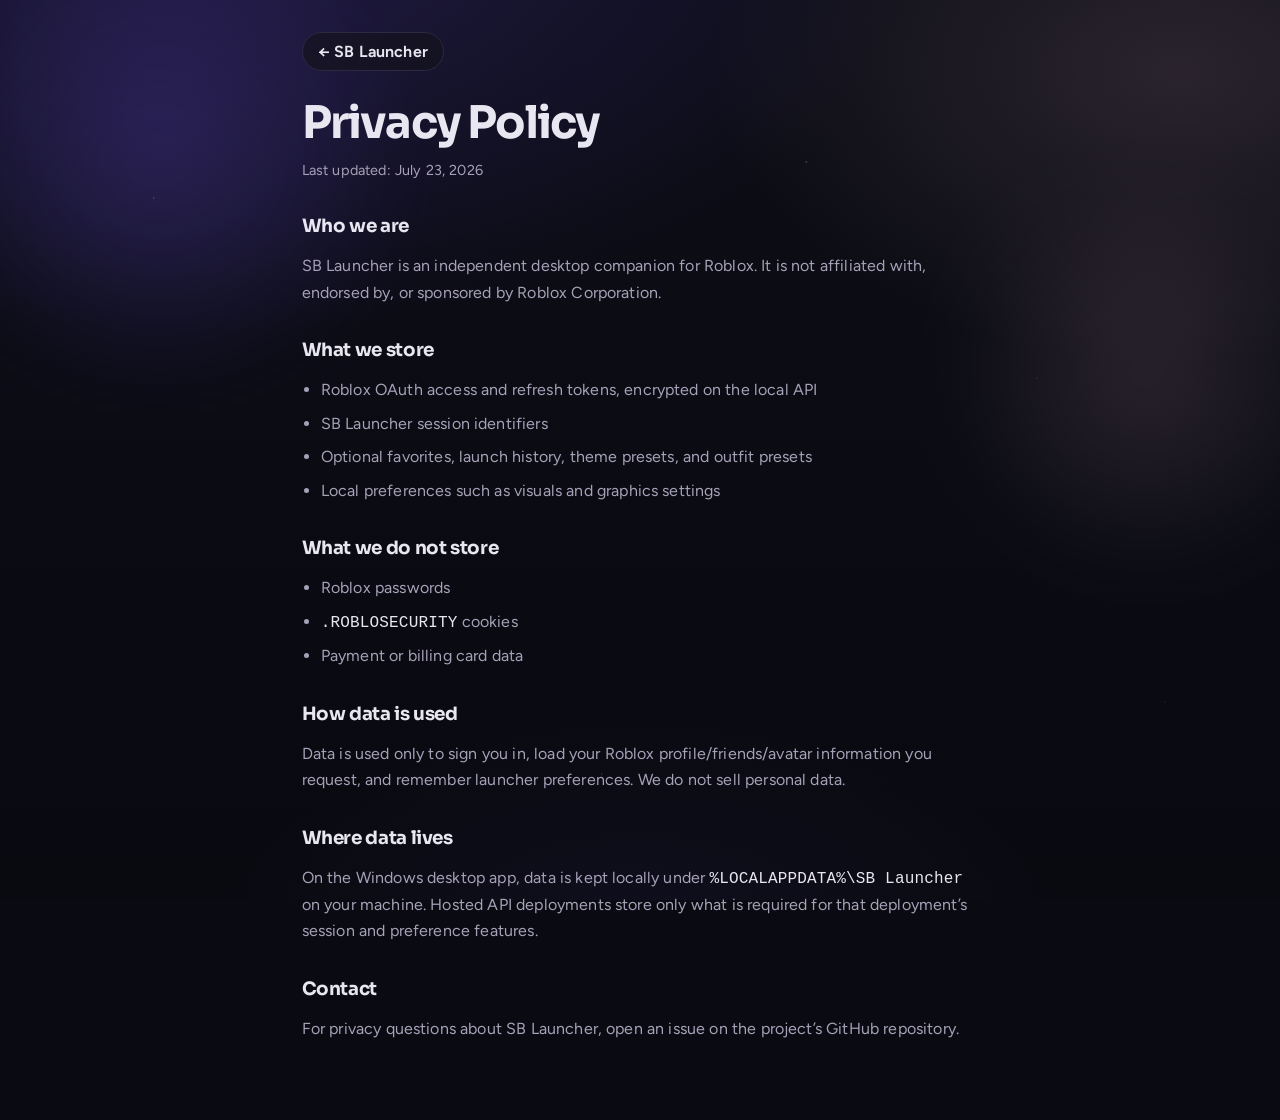
==== privacy.html @ a388d829 "Add files via upload" ====
<!doctype html>
<html lang="en">
  <head>
    <meta charset="utf-8" />
    <meta name="viewport" content="width=device-width, initial-scale=1" />
    <title>Privacy Policy — SB Launcher</title>
    <link rel="icon" type="image/png" href="./assets/sb-logo.png" />
    <link rel="preconnect" href="https://fonts.googleapis.com" />
    <link rel="preconnect" href="https://fonts.gstatic.com" crossorigin />
    <link
      href="https://fonts.googleapis.com/css2?family=Figtree:wght@400;500;600;700;800&family=Sora:wght@500;600;700;800&display=swap"
      rel="stylesheet"
    />
    <link rel="stylesheet" href="./styles.css" />
  </head>
  <body>
    <div class="atmosphere" aria-hidden="true">
      <div class="orb orb-a"></div>
      <div class="orb orb-b"></div>
      <div class="stars"></div>
    </div>
    <main class="page narrow">
      <a class="back" href="./index.html">← SB Launcher</a>
      <h1>Privacy Policy</h1>
      <p class="meta">Last updated: July 23, 2026</p>

      <h2>Who we are</h2>
      <p>
        SB Launcher is an independent desktop companion for Roblox. It is not
        affiliated with, endorsed by, or sponsored by Roblox Corporation.
      </p>

      <h2>What we store</h2>
      <ul>
        <li>Roblox OAuth access and refresh tokens, encrypted on the local API</li>
        <li>SB Launcher session identifiers</li>
        <li>Optional favorites, launch history, theme presets, and outfit presets</li>
        <li>Local preferences such as visuals and graphics settings</li>
      </ul>

      <h2>What we do not store</h2>
      <ul>
        <li>Roblox passwords</li>
        <li><code>.ROBLOSECURITY</code> cookies</li>
        <li>Payment or billing card data</li>
      </ul>

      <h2>How data is used</h2>
      <p>
        Data is used only to sign you in, load your Roblox profile/friends/avatar
        information you request, and remember launcher preferences. We do not sell
        personal data.
      </p>

      <h2>Where data lives</h2>
      <p>
        On the Windows desktop app, data is kept locally under
        <code>%LOCALAPPDATA%\SB Launcher</code> on your machine. Hosted API
        deployments store only what is required for that deployment’s session and
        preference features.
      </p>

      <h2>Contact</h2>
      <p>
        For privacy questions about SB Launcher, open an issue on the project’s
        GitHub repository.
      </p>
    </main>
  </body>
</html>
---- styles.css ----
:root {
  color-scheme: dark;
  --bg: #0a0b12;
  --ink: #e8e6f0;
  --muted: #a7a1b8;
  --line: #2c2940;
  --accent: #9a82db;
  --accent-2: #efb8c8;
  --surface: #15131d;
  --glow: #6b4fd8;
  --font-display: "Sora", "Segoe UI", sans-serif;
  --font-body: "Figtree", "Segoe UI", sans-serif;
  --ease: cubic-bezier(0.22, 1, 0.36, 1);
}

* {
  box-sizing: border-box;
}

html {
  scroll-behavior: smooth;
}

body {
  margin: 0;
  min-height: 100vh;
  font-family: var(--font-body);
  color: var(--ink);
  background: var(--bg);
  letter-spacing: 0.01em;
  -webkit-font-smoothing: antialiased;
  overflow-x: hidden;
}

.atmosphere {
  position: fixed;
  inset: 0;
  z-index: 0;
  pointer-events: none;
  overflow: hidden;
  background:
    radial-gradient(1200px 700px at 18% -8%, #5b3fc840, transparent 58%),
    radial-gradient(900px 560px at 92% 8%, #efb8c822, transparent 52%),
    radial-gradient(800px 500px at 50% 110%, #2a1f5540, transparent 55%),
    linear-gradient(180deg, #0c0d16 0%, #090a10 100%);
}

.orb {
  position: absolute;
  border-radius: 50%;
  filter: blur(40px);
  opacity: 0.55;
  animation: drift 18s var(--ease) infinite alternate;
}

.orb-a {
  width: 42vw;
  height: 42vw;
  max-width: 520px;
  max-height: 520px;
  left: -8%;
  top: -12%;
  background: radial-gradient(circle, #7c5cff66, transparent 70%);
}

.orb-b {
  width: 36vw;
  height: 36vw;
  max-width: 420px;
  max-height: 420px;
  right: -6%;
  top: 18%;
  background: radial-gradient(circle, #efb8c844, transparent 70%);
  animation-delay: -6s;
}

.stars {
  position: absolute;
  inset: 0;
  background-image:
    radial-gradient(1.2px 1.2px at 12% 22%, #ffffff88, transparent),
    radial-gradient(1px 1px at 28% 68%, #ffffff66, transparent),
    radial-gradient(1.4px 1.4px at 63% 18%, #ffffff77, transparent),
    radial-gradient(1px 1px at 81% 42%, #ffffff55, transparent),
    radial-gradient(1.2px 1.2px at 47% 86%, #ffffff66, transparent),
    radial-gradient(1px 1px at 91% 78%, #ffffff44, transparent);
  opacity: 0.55;
  animation: twinkle 7s ease-in-out infinite alternate;
}

@keyframes drift {
  from {
    transform: translate3d(0, 0, 0) scale(1);
  }
  to {
    transform: translate3d(3%, 4%, 0) scale(1.06);
  }
}

@keyframes twinkle {
  from {
    opacity: 0.35;
  }
  to {
    opacity: 0.7;
  }
}

@keyframes rise {
  from {
    opacity: 0;
    transform: translateY(18px);
  }
  to {
    opacity: 1;
    transform: translateY(0);
  }
}

.top,
main,
.foot {
  position: relative;
  z-index: 1;
}

.top {
  display: flex;
  align-items: center;
  justify-content: space-between;
  gap: 1rem;
  max-width: 1100px;
  margin: 0 auto;
  padding: 1.15rem 1.35rem 0.5rem;
  animation: rise 0.7s var(--ease) both;
}

.brand {
  display: inline-flex;
  align-items: center;
  gap: 0.7rem;
  text-decoration: none;
  color: var(--ink);
  font-family: var(--font-display);
  font-weight: 700;
  letter-spacing: -0.02em;
}

.brand img {
  width: 36px;
  height: 36px;
  object-fit: contain;
}

.top-nav {
  display: flex;
  flex-wrap: wrap;
  gap: 0.35rem 1rem;
}

.top-nav a {
  color: var(--muted);
  text-decoration: none;
  font-weight: 600;
  font-size: 0.95rem;
}

.top-nav a:hover {
  color: var(--ink);
}

.hero {
  min-height: min(92vh, 920px);
  display: flex;
  flex-direction: column;
  align-items: center;
  justify-content: center;
  text-align: center;
  padding: 3.5rem 1.35rem 4rem;
  max-width: 820px;
  margin: 0 auto;
}

.hero-mark {
  width: clamp(96px, 18vw, 132px);
  height: auto;
  margin-bottom: 1.35rem;
  filter: drop-shadow(0 18px 40px #6b4fd855);
  animation: rise 0.8s var(--ease) 0.05s both;
}

.hero-brand {
  margin: 0;
  font-family: var(--font-display);
  font-size: clamp(3rem, 9vw, 5.4rem);
  font-weight: 800;
  letter-spacing: -0.055em;
  line-height: 0.95;
  animation: rise 0.85s var(--ease) 0.12s both;
}

.hero-lead {
  margin: 1.15rem 0 0;
  max-width: 34rem;
  color: var(--muted);
  font-size: clamp(1.05rem, 2.2vw, 1.28rem);
  line-height: 1.55;
  animation: rise 0.9s var(--ease) 0.18s both;
}

.hero-actions {
  display: flex;
  flex-wrap: wrap;
  gap: 0.75rem;
  justify-content: center;
  margin-top: 1.85rem;
  animation: rise 0.95s var(--ease) 0.24s both;
}

.hero-meta {
  margin: 1.1rem 0 0;
  color: color-mix(in srgb, var(--muted) 82%, transparent);
  font-size: 0.92rem;
  animation: rise 1s var(--ease) 0.3s both;
}

.btn {
  display: inline-flex;
  align-items: center;
  justify-content: center;
  text-decoration: none;
  border-radius: 999px;
  padding: 0.9rem 1.45rem;
  font-weight: 750;
  letter-spacing: 0.01em;
  border: 1px solid transparent;
  transition:
    transform 220ms var(--ease),
    background 220ms var(--ease),
    border-color 220ms var(--ease),
    box-shadow 220ms var(--ease);
}

.btn:hover {
  transform: translateY(-2px);
}

.btn:active {
  transform: translateY(0) scale(0.98);
}

.btn-primary {
  color: #1a1424;
  background: linear-gradient(135deg, var(--accent), var(--accent-2));
  box-shadow: 0 12px 36px #6b4fd844;
}

.btn-primary:hover {
  box-shadow: 0 16px 42px #6b4fd866;
}

.btn-ghost {
  color: var(--ink);
  background: color-mix(in srgb, var(--surface) 55%, transparent);
  border-color: var(--line);
  backdrop-filter: blur(12px);
}

.btn-lg {
  padding: 1.05rem 1.7rem;
  font-size: 1.05rem;
}

.section {
  max-width: 980px;
  margin: 0 auto;
  padding: 4.5rem 1.35rem;
}

.section-head {
  max-width: 36rem;
  margin-bottom: 2rem;
}

.section-head h2 {
  margin: 0 0 0.55rem;
  font-family: var(--font-display);
  font-size: clamp(1.7rem, 3.5vw, 2.35rem);
  letter-spacing: -0.035em;
  font-weight: 750;
}

.section-head p {
  margin: 0;
  color: var(--muted);
  font-size: 1.05rem;
  line-height: 1.55;
}

.feature-list {
  display: grid;
  grid-template-columns: repeat(2, minmax(0, 1fr));
  gap: 1.75rem 2rem;
}

.feature-list article h3 {
  margin: 0 0 0.4rem;
  font-family: var(--font-display);
  font-size: 1.2rem;
  letter-spacing: -0.02em;
}

.feature-list article p {
  margin: 0;
  color: var(--muted);
  line-height: 1.55;
}

.download-band {
  border-top: 1px solid color-mix(in srgb, var(--line) 75%, transparent);
  border-bottom: 1px solid color-mix(in srgb, var(--line) 75%, transparent);
  background: linear-gradient(
    180deg,
    color-mix(in srgb, var(--surface) 35%, transparent),
    transparent
  );
}

.download-row {
  display: grid;
  grid-template-columns: auto 1fr;
  gap: 1.5rem 2rem;
  align-items: center;
}

.download-notes {
  margin: 0;
  padding-left: 1.15rem;
  color: var(--muted);
  line-height: 1.55;
}

.download-notes li + li {
  margin-top: 0.35rem;
}

.download-notes code {
  font-family: ui-monospace, Consolas, monospace;
  color: var(--ink);
  font-size: 0.92em;
}

.disclaimer {
  padding-top: 2.5rem;
  padding-bottom: 2rem;
}

.disclaimer p {
  margin: 0;
  max-width: 42rem;
  color: color-mix(in srgb, var(--muted) 88%, transparent);
  font-size: 0.95rem;
  line-height: 1.55;
}

.foot {
  max-width: 980px;
  margin: 0 auto;
  padding: 1.5rem 1.35rem 2.75rem;
  display: grid;
  gap: 1rem;
  border-top: 1px solid color-mix(in srgb, var(--line) 70%, transparent);
}

.foot-brand {
  display: inline-flex;
  align-items: center;
  gap: 0.55rem;
  font-family: var(--font-display);
}

.foot-brand img {
  width: 28px;
  height: 28px;
  object-fit: contain;
}

.foot-links {
  display: flex;
  flex-wrap: wrap;
  gap: 0.85rem 1.25rem;
}

.foot-links a {
  color: var(--muted);
  text-decoration: none;
  font-weight: 600;
}

.foot-links a:hover {
  color: var(--ink);
}

.foot-copy {
  margin: 0;
  color: color-mix(in srgb, var(--muted) 75%, transparent);
  font-size: 0.88rem;
}

/* Legal pages */
.page {
  max-width: 760px;
  margin: 0 auto;
  padding: 2rem 1.35rem 4rem;
  position: relative;
  z-index: 1;
}

.page.narrow {
  max-width: 720px;
}

.page h1 {
  margin: 0 0 0.5rem;
  font-family: var(--font-display);
  font-size: clamp(2rem, 5vw, 2.8rem);
  letter-spacing: -0.04em;
}

.page h2 {
  margin: 2rem 0 0.65rem;
  font-family: var(--font-display);
  font-size: 1.15rem;
  letter-spacing: -0.02em;
}

.page p,
.page li {
  color: var(--muted);
  line-height: 1.65;
}

.meta {
  margin: 0 0 1.5rem;
  color: color-mix(in srgb, var(--muted) 80%, transparent);
  font-size: 0.9rem;
}

.back {
  display: inline-flex;
  align-items: center;
  text-decoration: none;
  color: var(--ink);
  border: 1px solid var(--line);
  background: color-mix(in srgb, var(--surface) 70%, transparent);
  border-radius: 999px;
  padding: 0.55rem 0.95rem;
  font-weight: 650;
  margin-bottom: 1.5rem;
}

.back:hover {
  border-color: color-mix(in srgb, var(--accent) 45%, var(--line));
}

.page code {
  font-family: ui-monospace, Consolas, monospace;
  color: var(--ink);
}

.page ol,
.page ul {
  padding-left: 1.2rem;
}

.page li + li {
  margin-top: 0.45rem;
}

@media (max-width: 760px) {
  .top-nav {
    display: none;
  }

  .feature-list,
  .download-row {
    grid-template-columns: 1fr;
  }

  .hero {
    min-height: auto;
    padding-top: 3rem;
    padding-bottom: 3.5rem;
  }
}

@media (prefers-reduced-motion: reduce) {
  .orb,
  .stars,
  .hero-mark,
  .hero-brand,
  .hero-lead,
  .hero-actions,
  .hero-meta,
  .top {
    animation: none !important;
  }

  .btn:hover {
    transform: none;
  }
}
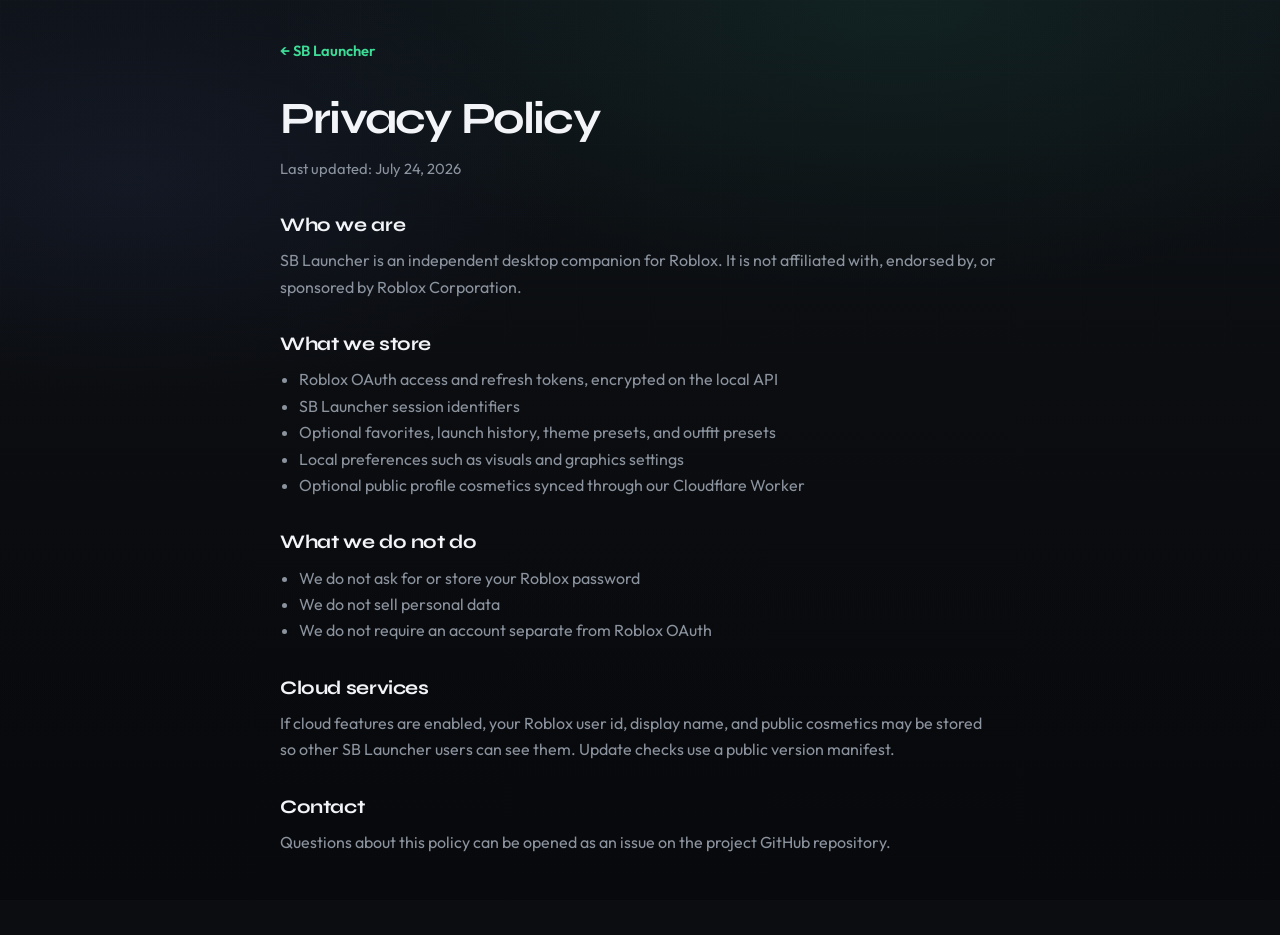
==== commit 3fc86e87: "Add files via upload" ====
--- a/privacy.html
+++ b/privacy.html
@@ -1,70 +1,62 @@
-<!doctype html>
-<html lang="en">
-  <head>
-    <meta charset="utf-8" />
-    <meta name="viewport" content="width=device-width, initial-scale=1" />
-    <title>Privacy Policy — SB Launcher</title>
-    <link rel="icon" type="image/png" href="./assets/sb-logo.png" />
-    <link rel="preconnect" href="https://fonts.googleapis.com" />
-    <link rel="preconnect" href="https://fonts.gstatic.com" crossorigin />
-    <link
-      href="https://fonts.googleapis.com/css2?family=Figtree:wght@400;500;600;700;800&family=Sora:wght@500;600;700;800&display=swap"
-      rel="stylesheet"
-    />
-    <link rel="stylesheet" href="./styles.css" />
-  </head>
-  <body>
-    <div class="atmosphere" aria-hidden="true">
-      <div class="orb orb-a"></div>
-      <div class="orb orb-b"></div>
-      <div class="stars"></div>
-    </div>
-    <main class="page narrow">
-      <a class="back" href="./index.html">← SB Launcher</a>
-      <h1>Privacy Policy</h1>
-      <p class="meta">Last updated: July 23, 2026</p>
-
-      <h2>Who we are</h2>
-      <p>
-        SB Launcher is an independent desktop companion for Roblox. It is not
-        affiliated with, endorsed by, or sponsored by Roblox Corporation.
-      </p>
-
-      <h2>What we store</h2>
-      <ul>
-        <li>Roblox OAuth access and refresh tokens, encrypted on the local API</li>
-        <li>SB Launcher session identifiers</li>
-        <li>Optional favorites, launch history, theme presets, and outfit presets</li>
-        <li>Local preferences such as visuals and graphics settings</li>
-      </ul>
-
-      <h2>What we do not store</h2>
-      <ul>
-        <li>Roblox passwords</li>
-        <li><code>.ROBLOSECURITY</code> cookies</li>
-        <li>Payment or billing card data</li>
-      </ul>
-
-      <h2>How data is used</h2>
-      <p>
-        Data is used only to sign you in, load your Roblox profile/friends/avatar
-        information you request, and remember launcher preferences. We do not sell
-        personal data.
-      </p>
-
-      <h2>Where data lives</h2>
-      <p>
-        On the Windows desktop app, data is kept locally under
-        <code>%LOCALAPPDATA%\SB Launcher</code> on your machine. Hosted API
-        deployments store only what is required for that deployment’s session and
-        preference features.
-      </p>
-
-      <h2>Contact</h2>
-      <p>
-        For privacy questions about SB Launcher, open an issue on the project’s
-        GitHub repository.
-      </p>
-    </main>
-  </body>
-</html>
+<!doctype html>
+<html lang="en">
+  <head>
+    <meta charset="utf-8" />
+    <meta name="viewport" content="width=device-width, initial-scale=1" />
+    <title>Privacy Policy — SB Launcher</title>
+    <link rel="icon" type="image/png" href="./logo.png" />
+    <link rel="preconnect" href="https://fonts.googleapis.com" />
+    <link rel="preconnect" href="https://fonts.gstatic.com" crossorigin />
+    <link
+      href="https://fonts.googleapis.com/css2?family=Syne:wght@600;700;800&family=Outfit:wght@400;500;600;700&display=swap"
+      rel="stylesheet"
+    />
+    <link rel="stylesheet" href="./styles.css" />
+  </head>
+  <body>
+    <div class="stage" aria-hidden="true">
+      <div class="stage-grid"></div>
+      <div class="stage-wash"></div>
+    </div>
+    <main class="page narrow">
+      <a class="back" href="./index.html">← SB Launcher</a>
+      <h1>Privacy Policy</h1>
+      <p class="meta">Last updated: July 24, 2026</p>
+
+      <h2>Who we are</h2>
+      <p>
+        SB Launcher is an independent desktop companion for Roblox. It is not
+        affiliated with, endorsed by, or sponsored by Roblox Corporation.
+      </p>
+
+      <h2>What we store</h2>
+      <ul>
+        <li>Roblox OAuth access and refresh tokens, encrypted on the local API</li>
+        <li>SB Launcher session identifiers</li>
+        <li>Optional favorites, launch history, theme presets, and outfit presets</li>
+        <li>Local preferences such as visuals and graphics settings</li>
+        <li>Optional public profile cosmetics synced through our Cloudflare Worker</li>
+      </ul>
+
+      <h2>What we do not do</h2>
+      <ul>
+        <li>We do not ask for or store your Roblox password</li>
+        <li>We do not sell personal data</li>
+        <li>We do not require an account separate from Roblox OAuth</li>
+      </ul>
+
+      <h2>Cloud services</h2>
+      <p>
+        If cloud features are enabled, your Roblox user id, display name, and
+        public cosmetics may be stored so other SB Launcher users can see them.
+        Update checks use a public version manifest.
+      </p>
+
+      <h2>Contact</h2>
+      <p>
+        Questions about this policy can be opened as an issue on the project
+        GitHub repository.
+      </p>
+    </main>
+  </body>
+</html>
--- a/styles.css
+++ b/styles.css
@@ -1,512 +1,723 @@
-:root {
-  color-scheme: dark;
-  --bg: #0a0b12;
-  --ink: #e8e6f0;
-  --muted: #a7a1b8;
-  --line: #2c2940;
-  --accent: #9a82db;
-  --accent-2: #efb8c8;
-  --surface: #15131d;
-  --glow: #6b4fd8;
-  --font-display: "Sora", "Segoe UI", sans-serif;
-  --font-body: "Figtree", "Segoe UI", sans-serif;
-  --ease: cubic-bezier(0.22, 1, 0.36, 1);
-}
-
-* {
-  box-sizing: border-box;
-}
-
-html {
-  scroll-behavior: smooth;
-}
-
-body {
-  margin: 0;
-  min-height: 100vh;
-  font-family: var(--font-body);
-  color: var(--ink);
-  background: var(--bg);
-  letter-spacing: 0.01em;
-  -webkit-font-smoothing: antialiased;
-  overflow-x: hidden;
-}
-
-.atmosphere {
-  position: fixed;
-  inset: 0;
-  z-index: 0;
-  pointer-events: none;
-  overflow: hidden;
-  background:
-    radial-gradient(1200px 700px at 18% -8%, #5b3fc840, transparent 58%),
-    radial-gradient(900px 560px at 92% 8%, #efb8c822, transparent 52%),
-    radial-gradient(800px 500px at 50% 110%, #2a1f5540, transparent 55%),
-    linear-gradient(180deg, #0c0d16 0%, #090a10 100%);
-}
-
-.orb {
-  position: absolute;
-  border-radius: 50%;
-  filter: blur(40px);
-  opacity: 0.55;
-  animation: drift 18s var(--ease) infinite alternate;
-}
-
-.orb-a {
-  width: 42vw;
-  height: 42vw;
-  max-width: 520px;
-  max-height: 520px;
-  left: -8%;
-  top: -12%;
-  background: radial-gradient(circle, #7c5cff66, transparent 70%);
-}
-
-.orb-b {
-  width: 36vw;
-  height: 36vw;
-  max-width: 420px;
-  max-height: 420px;
-  right: -6%;
-  top: 18%;
-  background: radial-gradient(circle, #efb8c844, transparent 70%);
-  animation-delay: -6s;
-}
-
-.stars {
-  position: absolute;
-  inset: 0;
-  background-image:
-    radial-gradient(1.2px 1.2px at 12% 22%, #ffffff88, transparent),
-    radial-gradient(1px 1px at 28% 68%, #ffffff66, transparent),
-    radial-gradient(1.4px 1.4px at 63% 18%, #ffffff77, transparent),
-    radial-gradient(1px 1px at 81% 42%, #ffffff55, transparent),
-    radial-gradient(1.2px 1.2px at 47% 86%, #ffffff66, transparent),
-    radial-gradient(1px 1px at 91% 78%, #ffffff44, transparent);
-  opacity: 0.55;
-  animation: twinkle 7s ease-in-out infinite alternate;
-}
-
-@keyframes drift {
-  from {
-    transform: translate3d(0, 0, 0) scale(1);
-  }
-  to {
-    transform: translate3d(3%, 4%, 0) scale(1.06);
-  }
-}
-
-@keyframes twinkle {
-  from {
-    opacity: 0.35;
-  }
-  to {
-    opacity: 0.7;
-  }
-}
-
-@keyframes rise {
-  from {
-    opacity: 0;
-    transform: translateY(18px);
-  }
-  to {
-    opacity: 1;
-    transform: translateY(0);
-  }
-}
-
-.top,
-main,
-.foot {
-  position: relative;
-  z-index: 1;
-}
-
-.top {
-  display: flex;
-  align-items: center;
-  justify-content: space-between;
-  gap: 1rem;
-  max-width: 1100px;
-  margin: 0 auto;
-  padding: 1.15rem 1.35rem 0.5rem;
-  animation: rise 0.7s var(--ease) both;
-}
-
-.brand {
-  display: inline-flex;
-  align-items: center;
-  gap: 0.7rem;
-  text-decoration: none;
-  color: var(--ink);
-  font-family: var(--font-display);
-  font-weight: 700;
-  letter-spacing: -0.02em;
-}
-
-.brand img {
-  width: 36px;
-  height: 36px;
-  object-fit: contain;
-}
-
-.top-nav {
-  display: flex;
-  flex-wrap: wrap;
-  gap: 0.35rem 1rem;
-}
-
-.top-nav a {
-  color: var(--muted);
-  text-decoration: none;
-  font-weight: 600;
-  font-size: 0.95rem;
-}
-
-.top-nav a:hover {
-  color: var(--ink);
-}
-
-.hero {
-  min-height: min(92vh, 920px);
-  display: flex;
-  flex-direction: column;
-  align-items: center;
-  justify-content: center;
-  text-align: center;
-  padding: 3.5rem 1.35rem 4rem;
-  max-width: 820px;
-  margin: 0 auto;
-}
-
-.hero-mark {
-  width: clamp(96px, 18vw, 132px);
-  height: auto;
-  margin-bottom: 1.35rem;
-  filter: drop-shadow(0 18px 40px #6b4fd855);
-  animation: rise 0.8s var(--ease) 0.05s both;
-}
-
-.hero-brand {
-  margin: 0;
-  font-family: var(--font-display);
-  font-size: clamp(3rem, 9vw, 5.4rem);
-  font-weight: 800;
-  letter-spacing: -0.055em;
-  line-height: 0.95;
-  animation: rise 0.85s var(--ease) 0.12s both;
-}
-
-.hero-lead {
-  margin: 1.15rem 0 0;
-  max-width: 34rem;
-  color: var(--muted);
-  font-size: clamp(1.05rem, 2.2vw, 1.28rem);
-  line-height: 1.55;
-  animation: rise 0.9s var(--ease) 0.18s both;
-}
-
-.hero-actions {
-  display: flex;
-  flex-wrap: wrap;
-  gap: 0.75rem;
-  justify-content: center;
-  margin-top: 1.85rem;
-  animation: rise 0.95s var(--ease) 0.24s both;
-}
-
-.hero-meta {
-  margin: 1.1rem 0 0;
-  color: color-mix(in srgb, var(--muted) 82%, transparent);
-  font-size: 0.92rem;
-  animation: rise 1s var(--ease) 0.3s both;
-}
-
-.btn {
-  display: inline-flex;
-  align-items: center;
-  justify-content: center;
-  text-decoration: none;
-  border-radius: 999px;
-  padding: 0.9rem 1.45rem;
-  font-weight: 750;
-  letter-spacing: 0.01em;
-  border: 1px solid transparent;
-  transition:
-    transform 220ms var(--ease),
-    background 220ms var(--ease),
-    border-color 220ms var(--ease),
-    box-shadow 220ms var(--ease);
-}
-
-.btn:hover {
-  transform: translateY(-2px);
-}
-
-.btn:active {
-  transform: translateY(0) scale(0.98);
-}
-
-.btn-primary {
-  color: #1a1424;
-  background: linear-gradient(135deg, var(--accent), var(--accent-2));
-  box-shadow: 0 12px 36px #6b4fd844;
-}
-
-.btn-primary:hover {
-  box-shadow: 0 16px 42px #6b4fd866;
-}
-
-.btn-ghost {
-  color: var(--ink);
-  background: color-mix(in srgb, var(--surface) 55%, transparent);
-  border-color: var(--line);
-  backdrop-filter: blur(12px);
-}
-
-.btn-lg {
-  padding: 1.05rem 1.7rem;
-  font-size: 1.05rem;
-}
-
-.section {
-  max-width: 980px;
-  margin: 0 auto;
-  padding: 4.5rem 1.35rem;
-}
-
-.section-head {
-  max-width: 36rem;
-  margin-bottom: 2rem;
-}
-
-.section-head h2 {
-  margin: 0 0 0.55rem;
-  font-family: var(--font-display);
-  font-size: clamp(1.7rem, 3.5vw, 2.35rem);
-  letter-spacing: -0.035em;
-  font-weight: 750;
-}
-
-.section-head p {
-  margin: 0;
-  color: var(--muted);
-  font-size: 1.05rem;
-  line-height: 1.55;
-}
-
-.feature-list {
-  display: grid;
-  grid-template-columns: repeat(2, minmax(0, 1fr));
-  gap: 1.75rem 2rem;
-}
-
-.feature-list article h3 {
-  margin: 0 0 0.4rem;
-  font-family: var(--font-display);
-  font-size: 1.2rem;
-  letter-spacing: -0.02em;
-}
-
-.feature-list article p {
-  margin: 0;
-  color: var(--muted);
-  line-height: 1.55;
-}
-
-.download-band {
-  border-top: 1px solid color-mix(in srgb, var(--line) 75%, transparent);
-  border-bottom: 1px solid color-mix(in srgb, var(--line) 75%, transparent);
-  background: linear-gradient(
-    180deg,
-    color-mix(in srgb, var(--surface) 35%, transparent),
-    transparent
-  );
-}
-
-.download-row {
-  display: grid;
-  grid-template-columns: auto 1fr;
-  gap: 1.5rem 2rem;
-  align-items: center;
-}
-
-.download-notes {
-  margin: 0;
-  padding-left: 1.15rem;
-  color: var(--muted);
-  line-height: 1.55;
-}
-
-.download-notes li + li {
-  margin-top: 0.35rem;
-}
-
-.download-notes code {
-  font-family: ui-monospace, Consolas, monospace;
-  color: var(--ink);
-  font-size: 0.92em;
-}
-
-.disclaimer {
-  padding-top: 2.5rem;
-  padding-bottom: 2rem;
-}
-
-.disclaimer p {
-  margin: 0;
-  max-width: 42rem;
-  color: color-mix(in srgb, var(--muted) 88%, transparent);
-  font-size: 0.95rem;
-  line-height: 1.55;
-}
-
-.foot {
-  max-width: 980px;
-  margin: 0 auto;
-  padding: 1.5rem 1.35rem 2.75rem;
-  display: grid;
-  gap: 1rem;
-  border-top: 1px solid color-mix(in srgb, var(--line) 70%, transparent);
-}
-
-.foot-brand {
-  display: inline-flex;
-  align-items: center;
-  gap: 0.55rem;
-  font-family: var(--font-display);
-}
-
-.foot-brand img {
-  width: 28px;
-  height: 28px;
-  object-fit: contain;
-}
-
-.foot-links {
-  display: flex;
-  flex-wrap: wrap;
-  gap: 0.85rem 1.25rem;
-}
-
-.foot-links a {
-  color: var(--muted);
-  text-decoration: none;
-  font-weight: 600;
-}
-
-.foot-links a:hover {
-  color: var(--ink);
-}
-
-.foot-copy {
-  margin: 0;
-  color: color-mix(in srgb, var(--muted) 75%, transparent);
-  font-size: 0.88rem;
-}
-
-/* Legal pages */
-.page {
-  max-width: 760px;
-  margin: 0 auto;
-  padding: 2rem 1.35rem 4rem;
-  position: relative;
-  z-index: 1;
-}
-
-.page.narrow {
-  max-width: 720px;
-}
-
-.page h1 {
-  margin: 0 0 0.5rem;
-  font-family: var(--font-display);
-  font-size: clamp(2rem, 5vw, 2.8rem);
-  letter-spacing: -0.04em;
-}
-
-.page h2 {
-  margin: 2rem 0 0.65rem;
-  font-family: var(--font-display);
-  font-size: 1.15rem;
-  letter-spacing: -0.02em;
-}
-
-.page p,
-.page li {
-  color: var(--muted);
-  line-height: 1.65;
-}
-
-.meta {
-  margin: 0 0 1.5rem;
-  color: color-mix(in srgb, var(--muted) 80%, transparent);
-  font-size: 0.9rem;
-}
-
-.back {
-  display: inline-flex;
-  align-items: center;
-  text-decoration: none;
-  color: var(--ink);
-  border: 1px solid var(--line);
-  background: color-mix(in srgb, var(--surface) 70%, transparent);
-  border-radius: 999px;
-  padding: 0.55rem 0.95rem;
-  font-weight: 650;
-  margin-bottom: 1.5rem;
-}
-
-.back:hover {
-  border-color: color-mix(in srgb, var(--accent) 45%, var(--line));
-}
-
-.page code {
-  font-family: ui-monospace, Consolas, monospace;
-  color: var(--ink);
-}
-
-.page ol,
-.page ul {
-  padding-left: 1.2rem;
-}
-
-.page li + li {
-  margin-top: 0.45rem;
-}
-
-@media (max-width: 760px) {
-  .top-nav {
-    display: none;
-  }
-
-  .feature-list,
-  .download-row {
-    grid-template-columns: 1fr;
-  }
-
-  .hero {
-    min-height: auto;
-    padding-top: 3rem;
-    padding-bottom: 3.5rem;
-  }
-}
-
-@media (prefers-reduced-motion: reduce) {
-  .orb,
-  .stars,
-  .hero-mark,
-  .hero-brand,
-  .hero-lead,
-  .hero-actions,
-  .hero-meta,
-  .top {
-    animation: none !important;
-  }
-
-  .btn:hover {
-    transform: none;
-  }
-}
+:root {
+  --bg: #0b0d10;
+  --bg-elevated: #12151a;
+  --ink: #f2f4f7;
+  --muted: #8b939e;
+  --line: rgba(242, 244, 247, 0.1);
+  --accent: #3ddc97;
+  --accent-ink: #04140e;
+  --steel: #6e8bff;
+  --font-display: "Syne", "Segoe UI", sans-serif;
+  --font-body: "Outfit", "Segoe UI", sans-serif;
+  --ease: cubic-bezier(0.22, 1, 0.36, 1);
+  --max: 1120px;
+}
+
+*,
+*::before,
+*::after {
+  box-sizing: border-box;
+}
+
+html {
+  scroll-behavior: smooth;
+}
+
+body {
+  margin: 0;
+  min-height: 100vh;
+  font-family: var(--font-body);
+  color: var(--ink);
+  background: var(--bg);
+  -webkit-font-smoothing: antialiased;
+  text-rendering: optimizeLegibility;
+  overflow-x: hidden;
+}
+
+a {
+  color: inherit;
+  text-decoration: none;
+}
+
+img {
+  display: block;
+  max-width: 100%;
+}
+
+code {
+  font-family: ui-monospace, "Cascadia Code", Consolas, monospace;
+  font-size: 0.9em;
+}
+
+.stage {
+  position: fixed;
+  inset: 0;
+  z-index: -1;
+  pointer-events: none;
+  background:
+    radial-gradient(90% 60% at 70% 0%, rgba(61, 220, 151, 0.08), transparent 55%),
+    radial-gradient(70% 50% at 10% 20%, rgba(110, 139, 255, 0.07), transparent 50%),
+    linear-gradient(180deg, #0e1218 0%, var(--bg) 42%, #08090c 100%);
+}
+
+.stage-grid {
+  position: absolute;
+  inset: 0;
+  opacity: 0.22;
+  background-image:
+    linear-gradient(rgba(242, 244, 247, 0.04) 1px, transparent 1px),
+    linear-gradient(90deg, rgba(242, 244, 247, 0.04) 1px, transparent 1px);
+  background-size: 72px 72px;
+  mask-image: linear-gradient(180deg, #000 0%, transparent 70%);
+}
+
+.stage-wash {
+  position: absolute;
+  inset: auto 0 0;
+  height: 40vh;
+  background: linear-gradient(180deg, transparent, rgba(8, 9, 12, 0.9));
+}
+
+.top {
+  width: min(var(--max), calc(100% - 2.5rem));
+  margin: 0 auto;
+  padding: 1.35rem 0;
+  display: flex;
+  align-items: center;
+  justify-content: space-between;
+  gap: 1rem;
+  animation: rise 0.8s var(--ease) both;
+}
+
+.brand {
+  display: inline-flex;
+  align-items: center;
+  gap: 0.7rem;
+  font-family: var(--font-display);
+  font-weight: 700;
+  letter-spacing: -0.03em;
+  font-size: 1.05rem;
+}
+
+.brand img {
+  width: 32px;
+  height: 32px;
+  border-radius: 8px;
+}
+
+.top-nav {
+  display: flex;
+  gap: 1.35rem;
+  font-size: 0.92rem;
+  color: var(--muted);
+}
+
+.top-nav a {
+  transition: color 0.2s var(--ease);
+}
+
+.top-nav a:hover {
+  color: var(--ink);
+}
+
+.hero {
+  position: relative;
+  width: 100%;
+  min-height: calc(100vh - 4.6rem);
+  display: flex;
+  flex-direction: column;
+  justify-content: flex-start;
+  padding: 0 0 3rem;
+  overflow: hidden;
+}
+
+.hero-plane {
+  position: absolute;
+  left: 0;
+  right: 0;
+  top: 28%;
+  bottom: -8%;
+  display: flex;
+  justify-content: center;
+  align-items: flex-start;
+  pointer-events: none;
+  animation: rise 1.05s var(--ease) 0.12s both;
+}
+
+.hero-plane .product {
+  width: min(1100px, 94vw);
+  transform: perspective(1600px) rotateX(10deg);
+  transform-origin: center top;
+  animation: float 8s ease-in-out 1.3s infinite;
+}
+
+.hero-copy {
+  position: relative;
+  z-index: 2;
+  width: min(var(--max), calc(100% - 2.5rem));
+  margin: 0 auto;
+  padding-top: clamp(2.5rem, 8vh, 5.5rem);
+  max-width: 38rem;
+  animation: rise 0.9s var(--ease) 0.05s both;
+}
+
+.hero::after {
+  content: "";
+  position: absolute;
+  inset: 35% 0 0;
+  background: linear-gradient(
+    180deg,
+    transparent 0%,
+    rgba(11, 13, 16, 0.35) 35%,
+    rgba(11, 13, 16, 0.88) 75%,
+    var(--bg) 100%
+  );
+  pointer-events: none;
+  z-index: 1;
+}
+
+.hero-kicker {
+  margin: 0 0 1rem;
+  color: var(--accent);
+  font-size: 0.82rem;
+  font-weight: 600;
+  letter-spacing: 0.14em;
+  text-transform: uppercase;
+}
+
+.hero-brand {
+  margin: 0;
+  font-family: var(--font-display);
+  font-weight: 800;
+  font-size: clamp(3.4rem, 8vw, 5.8rem);
+  line-height: 0.92;
+  letter-spacing: -0.055em;
+}
+
+.hero-lead {
+  margin: 1.35rem 0 0;
+  max-width: 28rem;
+  color: var(--muted);
+  font-size: clamp(1.05rem, 2vw, 1.2rem);
+  line-height: 1.55;
+  font-weight: 400;
+}
+
+.hero-actions {
+  margin-top: 2rem;
+  display: flex;
+  flex-direction: column;
+  align-items: flex-start;
+  gap: 1rem;
+}
+
+.btn {
+  display: inline-flex;
+  align-items: center;
+  justify-content: center;
+  min-height: 3rem;
+  padding: 0 1.35rem;
+  border-radius: 10px;
+  font-family: var(--font-body);
+  font-weight: 600;
+  font-size: 0.98rem;
+  letter-spacing: -0.01em;
+  border: 1px solid transparent;
+  transition:
+    transform 0.2s var(--ease),
+    background 0.2s var(--ease),
+    border-color 0.2s var(--ease),
+    opacity 0.2s var(--ease);
+}
+
+.btn:hover {
+  transform: translateY(-1px);
+}
+
+.btn:active {
+  transform: translateY(0);
+}
+
+.btn-primary {
+  background: var(--accent);
+  color: var(--accent-ink);
+}
+
+.btn-primary:hover {
+  background: #55e6a8;
+}
+
+.btn-lg {
+  min-height: 3.35rem;
+  padding: 0 1.6rem;
+  font-size: 1.02rem;
+}
+
+.btn.is-busy,
+.btn[aria-disabled="true"] {
+  opacity: 0.65;
+  pointer-events: none;
+}
+
+.hero-meta {
+  margin: 0;
+  display: flex;
+  flex-wrap: wrap;
+  gap: 0.65rem 1rem;
+  color: var(--muted);
+  font-size: 0.88rem;
+}
+
+.hero-meta span:not(:last-child)::after {
+  content: "";
+  display: inline-block;
+  width: 3px;
+  height: 3px;
+  margin-left: 1rem;
+  border-radius: 50%;
+  background: currentColor;
+  vertical-align: middle;
+  opacity: 0.55;
+}
+
+.hero-status {
+  margin: 0.85rem 0 0;
+  min-height: 1.35rem;
+  color: var(--steel);
+  font-size: 0.9rem;
+}
+
+.hero-visual {
+  position: relative;
+  animation: rise 1s var(--ease) 0.18s both, float 7s ease-in-out 1.2s infinite;
+}
+
+.product {
+  border: 1px solid var(--line);
+  border-radius: 16px;
+  overflow: hidden;
+  background:
+    linear-gradient(160deg, rgba(255, 255, 255, 0.03), transparent 40%),
+    var(--bg-elevated);
+  box-shadow: 0 40px 80px rgba(0, 0, 0, 0.45);
+}
+
+.product-chrome {
+  display: grid;
+  grid-template-columns: auto auto auto 1fr;
+  align-items: center;
+  gap: 0.45rem;
+  padding: 0.85rem 1rem;
+  border-bottom: 1px solid var(--line);
+  background: rgba(255, 255, 255, 0.02);
+}
+
+.product-chrome span {
+  width: 9px;
+  height: 9px;
+  border-radius: 50%;
+  background: rgba(242, 244, 247, 0.18);
+}
+
+.product-chrome span:nth-child(1) { background: #ff5f57; }
+.product-chrome span:nth-child(2) { background: #febc2e; }
+.product-chrome span:nth-child(3) { background: #28c840; }
+
+.product-title {
+  justify-self: center;
+  margin-right: 2.2rem;
+  color: var(--muted);
+  font-size: 0.78rem;
+  letter-spacing: 0.04em;
+}
+
+.product-body {
+  display: grid;
+  grid-template-columns: 72px 1fr;
+  min-height: min(52vh, 420px);
+}
+
+.product-rail {
+  display: flex;
+  flex-direction: column;
+  align-items: center;
+  gap: 0.75rem;
+  padding: 1rem 0.7rem;
+  border-right: 1px solid var(--line);
+  background: rgba(0, 0, 0, 0.22);
+}
+
+.rail-mark {
+  width: 28px;
+  height: 28px;
+  border-radius: 8px;
+  background:
+    radial-gradient(circle at 30% 30%, #fff8, transparent 40%),
+    linear-gradient(145deg, var(--accent), #1a9f6a);
+  margin-bottom: 0.4rem;
+}
+
+.rail-item {
+  width: 28px;
+  height: 28px;
+  border-radius: 8px;
+  background: rgba(242, 244, 247, 0.06);
+}
+
+.rail-item.is-on {
+  background: rgba(61, 220, 151, 0.22);
+  outline: 1px solid rgba(61, 220, 151, 0.45);
+}
+
+.rail-user {
+  margin-top: auto;
+  width: 28px;
+  height: 28px;
+  border-radius: 50%;
+  background: linear-gradient(145deg, #6e8bff, #31407a);
+}
+
+.product-main {
+  padding: 1rem;
+  display: flex;
+  flex-direction: column;
+  gap: 0.9rem;
+}
+
+.product-search {
+  height: 34px;
+  border-radius: 9px;
+  border: 1px solid var(--line);
+  background: rgba(255, 255, 255, 0.03);
+}
+
+.product-banner {
+  height: 118px;
+  border-radius: 12px;
+  background:
+    linear-gradient(120deg, rgba(61, 220, 151, 0.18), transparent 45%),
+    linear-gradient(210deg, rgba(110, 139, 255, 0.28), transparent 50%),
+    linear-gradient(180deg, #1a2030, #10141c);
+}
+
+.product-grid {
+  display: grid;
+  grid-template-columns: repeat(3, 1fr);
+  gap: 0.65rem;
+  flex: 1;
+}
+
+.product-grid div {
+  border-radius: 10px;
+  background: rgba(242, 244, 247, 0.05);
+  border: 1px solid var(--line);
+  min-height: 72px;
+}
+
+.product-grid div:nth-child(2) {
+  background:
+    linear-gradient(160deg, rgba(110, 139, 255, 0.18), transparent),
+    rgba(242, 244, 247, 0.05);
+}
+
+.product-grid div:nth-child(5) {
+  background:
+    linear-gradient(160deg, rgba(61, 220, 151, 0.16), transparent),
+    rgba(242, 244, 247, 0.05);
+}
+
+.chapter {
+  width: min(var(--max), calc(100% - 2.5rem));
+  margin: 0 auto;
+  padding: 5rem 0 2rem;
+  border-top: 1px solid var(--line);
+}
+
+.chapter-head {
+  max-width: 34rem;
+  margin-bottom: 2.5rem;
+}
+
+.chapter-head h2,
+.download-copy h2 {
+  margin: 0;
+  font-family: var(--font-display);
+  font-weight: 700;
+  font-size: clamp(1.8rem, 3.5vw, 2.55rem);
+  letter-spacing: -0.04em;
+  line-height: 1.1;
+}
+
+.chapter-head p,
+.download-copy p {
+  margin: 0.85rem 0 0;
+  color: var(--muted);
+  font-size: 1.05rem;
+  line-height: 1.55;
+}
+
+.chapter-list {
+  list-style: none;
+  margin: 0;
+  padding: 0;
+  display: grid;
+  grid-template-columns: repeat(2, minmax(0, 1fr));
+  gap: 0;
+}
+
+.chapter-list li {
+  padding: 1.5rem 1.4rem 1.5rem 0;
+  border-top: 1px solid var(--line);
+}
+
+.chapter-list h3 {
+  margin: 0 0 0.45rem;
+  font-family: var(--font-display);
+  font-size: 1.15rem;
+  letter-spacing: -0.03em;
+}
+
+.chapter-list p {
+  margin: 0;
+  color: var(--muted);
+  line-height: 1.5;
+  max-width: 28rem;
+}
+
+.download {
+  width: min(var(--max), calc(100% - 2.5rem));
+  margin: 0 auto;
+  padding: 3.5rem 0 2rem;
+}
+
+.download-panel {
+  display: grid;
+  grid-template-columns: 1.1fr 0.9fr;
+  gap: 2rem;
+  align-items: center;
+  padding: 2rem;
+  border: 1px solid var(--line);
+  border-radius: 18px;
+  background:
+    linear-gradient(135deg, rgba(61, 220, 151, 0.06), transparent 42%),
+    var(--bg-elevated);
+}
+
+.download-cta {
+  display: flex;
+  flex-direction: column;
+  align-items: flex-start;
+  gap: 1rem;
+}
+
+.download-cta ul {
+  margin: 0;
+  padding-left: 1.1rem;
+  color: var(--muted);
+  line-height: 1.7;
+  font-size: 0.95rem;
+}
+
+.legal-note {
+  width: min(var(--max), calc(100% - 2.5rem));
+  margin: 0 auto;
+  padding: 1.5rem 0 3rem;
+}
+
+.legal-note p {
+  margin: 0;
+  max-width: 46rem;
+  color: var(--muted);
+  font-size: 0.9rem;
+  line-height: 1.55;
+}
+
+.foot {
+  width: min(var(--max), calc(100% - 2.5rem));
+  margin: 0 auto;
+  padding: 1.5rem 0 2.5rem;
+  border-top: 1px solid var(--line);
+  display: grid;
+  grid-template-columns: 1fr auto 1fr;
+  align-items: center;
+  gap: 1rem;
+}
+
+.foot-brand strong {
+  font-family: var(--font-display);
+  font-weight: 700;
+  letter-spacing: -0.03em;
+}
+
+.foot-links {
+  display: flex;
+  gap: 1.2rem;
+  color: var(--muted);
+  font-size: 0.9rem;
+}
+
+.foot-links a:hover {
+  color: var(--ink);
+}
+
+.foot-copy {
+  margin: 0;
+  justify-self: end;
+  color: var(--muted);
+  font-size: 0.86rem;
+}
+
+@keyframes rise {
+  from {
+    opacity: 0;
+    transform: translateY(18px);
+  }
+  to {
+    opacity: 1;
+    transform: translateY(0);
+  }
+}
+
+@keyframes float {
+  0%,
+  100% {
+    transform: translateY(0);
+  }
+  50% {
+    transform: translateY(-10px);
+  }
+}
+
+@media (max-width: 920px) {
+  .hero {
+    min-height: auto;
+    padding-bottom: 3rem;
+  }
+
+  .hero-plane {
+    position: relative;
+    inset: auto;
+    margin: 1rem auto 0;
+    order: -1;
+  }
+
+  .hero {
+    display: flex;
+    flex-direction: column;
+  }
+
+  .hero-plane .product {
+    width: min(640px, 94vw);
+    transform: none;
+    animation: rise 1s var(--ease) 0.1s both;
+  }
+
+  .hero::after {
+    display: none;
+  }
+
+  .hero-copy {
+    padding-top: 1.5rem;
+  }
+
+  .product-body {
+    min-height: 260px;
+  }
+
+  .chapter-list,
+  .download-panel,
+  .foot {
+    grid-template-columns: 1fr;
+  }
+
+  .foot-copy {
+    justify-self: start;
+  }
+}
+
+@media (max-width: 560px) {
+  .top,
+  .hero,
+  .chapter,
+  .download,
+  .legal-note,
+  .foot {
+    width: calc(100% - 1.5rem);
+  }
+
+  .top-nav {
+    gap: 0.9rem;
+    font-size: 0.86rem;
+  }
+
+  .chapter-list li {
+    padding-right: 0;
+  }
+
+  .download-panel {
+    padding: 1.35rem;
+  }
+}
+
+@media (prefers-reduced-motion: reduce) {
+  *,
+  *::before,
+  *::after {
+    animation: none !important;
+    transition: none !important;
+  }
+}
+
+.page {
+  width: min(720px, calc(100% - 2.5rem));
+  margin: 0 auto;
+  padding: 2.5rem 0 4rem;
+}
+
+.page.narrow h1 {
+  margin: 0.5rem 0 0;
+  font-family: var(--font-display);
+  font-size: clamp(2rem, 5vw, 2.8rem);
+  letter-spacing: -0.04em;
+}
+
+.page .meta {
+  margin: 0.75rem 0 2rem;
+  color: var(--muted);
+  font-size: 0.92rem;
+}
+
+.page h2 {
+  margin: 2rem 0 0.7rem;
+  font-family: var(--font-display);
+  font-size: 1.2rem;
+  letter-spacing: -0.02em;
+}
+
+.page p,
+.page li {
+  color: var(--muted);
+  line-height: 1.65;
+}
+
+.page p {
+  margin: 0 0 1rem;
+}
+
+.page ul,
+.page ol {
+  margin: 0 0 1rem;
+  padding-left: 1.2rem;
+}
+
+.back {
+  display: inline-flex;
+  color: var(--accent);
+  font-weight: 600;
+  font-size: 0.92rem;
+  margin-bottom: 1.5rem;
+}
+
+.back:hover {
+  color: #55e6a8;
+}
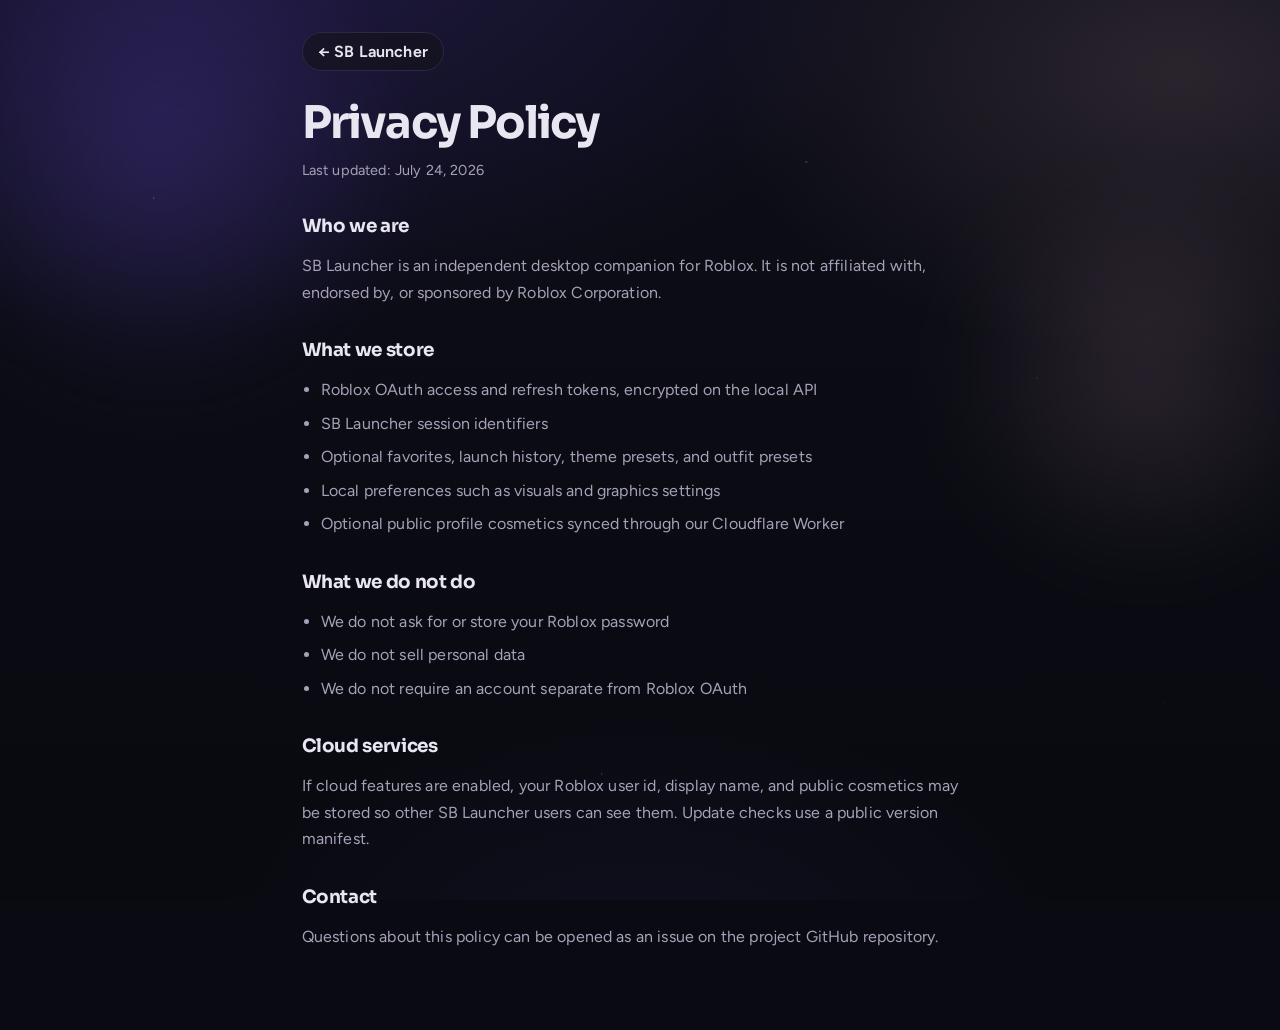
==== commit a2857936: "Add files via upload" ====
--- a/privacy.html
+++ b/privacy.html
@@ -8,15 +8,16 @@
     <link rel="preconnect" href="https://fonts.googleapis.com" />
     <link rel="preconnect" href="https://fonts.gstatic.com" crossorigin />
     <link
-      href="https://fonts.googleapis.com/css2?family=Syne:wght@600;700;800&family=Outfit:wght@400;500;600;700&display=swap"
+      href="https://fonts.googleapis.com/css2?family=Figtree:wght@400;500;600;700;800&family=Sora:wght@500;600;700;800&display=swap"
       rel="stylesheet"
     />
     <link rel="stylesheet" href="./styles.css" />
   </head>
   <body>
-    <div class="stage" aria-hidden="true">
-      <div class="stage-grid"></div>
-      <div class="stage-wash"></div>
+    <div class="atmosphere" aria-hidden="true">
+      <div class="orb orb-a"></div>
+      <div class="orb orb-b"></div>
+      <div class="stars"></div>
     </div>
     <main class="page narrow">
       <a class="back" href="./index.html">← SB Launcher</a>
--- a/styles.css
+++ b/styles.css
@@ -1,723 +1,528 @@
-:root {
-  --bg: #0b0d10;
-  --bg-elevated: #12151a;
-  --ink: #f2f4f7;
-  --muted: #8b939e;
-  --line: rgba(242, 244, 247, 0.1);
-  --accent: #3ddc97;
-  --accent-ink: #04140e;
-  --steel: #6e8bff;
-  --font-display: "Syne", "Segoe UI", sans-serif;
-  --font-body: "Outfit", "Segoe UI", sans-serif;
-  --ease: cubic-bezier(0.22, 1, 0.36, 1);
-  --max: 1120px;
-}
-
-*,
-*::before,
-*::after {
-  box-sizing: border-box;
-}
-
-html {
-  scroll-behavior: smooth;
-}
-
-body {
-  margin: 0;
-  min-height: 100vh;
-  font-family: var(--font-body);
-  color: var(--ink);
-  background: var(--bg);
-  -webkit-font-smoothing: antialiased;
-  text-rendering: optimizeLegibility;
-  overflow-x: hidden;
-}
-
-a {
-  color: inherit;
-  text-decoration: none;
-}
-
-img {
-  display: block;
-  max-width: 100%;
-}
-
-code {
-  font-family: ui-monospace, "Cascadia Code", Consolas, monospace;
-  font-size: 0.9em;
-}
-
-.stage {
-  position: fixed;
-  inset: 0;
-  z-index: -1;
-  pointer-events: none;
-  background:
-    radial-gradient(90% 60% at 70% 0%, rgba(61, 220, 151, 0.08), transparent 55%),
-    radial-gradient(70% 50% at 10% 20%, rgba(110, 139, 255, 0.07), transparent 50%),
-    linear-gradient(180deg, #0e1218 0%, var(--bg) 42%, #08090c 100%);
-}
-
-.stage-grid {
-  position: absolute;
-  inset: 0;
-  opacity: 0.22;
-  background-image:
-    linear-gradient(rgba(242, 244, 247, 0.04) 1px, transparent 1px),
-    linear-gradient(90deg, rgba(242, 244, 247, 0.04) 1px, transparent 1px);
-  background-size: 72px 72px;
-  mask-image: linear-gradient(180deg, #000 0%, transparent 70%);
-}
-
-.stage-wash {
-  position: absolute;
-  inset: auto 0 0;
-  height: 40vh;
-  background: linear-gradient(180deg, transparent, rgba(8, 9, 12, 0.9));
-}
-
-.top {
-  width: min(var(--max), calc(100% - 2.5rem));
-  margin: 0 auto;
-  padding: 1.35rem 0;
-  display: flex;
-  align-items: center;
-  justify-content: space-between;
-  gap: 1rem;
-  animation: rise 0.8s var(--ease) both;
-}
-
-.brand {
-  display: inline-flex;
-  align-items: center;
-  gap: 0.7rem;
-  font-family: var(--font-display);
-  font-weight: 700;
-  letter-spacing: -0.03em;
-  font-size: 1.05rem;
-}
-
-.brand img {
-  width: 32px;
-  height: 32px;
-  border-radius: 8px;
-}
-
-.top-nav {
-  display: flex;
-  gap: 1.35rem;
-  font-size: 0.92rem;
-  color: var(--muted);
-}
-
-.top-nav a {
-  transition: color 0.2s var(--ease);
-}
-
-.top-nav a:hover {
-  color: var(--ink);
-}
-
-.hero {
-  position: relative;
-  width: 100%;
-  min-height: calc(100vh - 4.6rem);
-  display: flex;
-  flex-direction: column;
-  justify-content: flex-start;
-  padding: 0 0 3rem;
-  overflow: hidden;
-}
-
-.hero-plane {
-  position: absolute;
-  left: 0;
-  right: 0;
-  top: 28%;
-  bottom: -8%;
-  display: flex;
-  justify-content: center;
-  align-items: flex-start;
-  pointer-events: none;
-  animation: rise 1.05s var(--ease) 0.12s both;
-}
-
-.hero-plane .product {
-  width: min(1100px, 94vw);
-  transform: perspective(1600px) rotateX(10deg);
-  transform-origin: center top;
-  animation: float 8s ease-in-out 1.3s infinite;
-}
-
-.hero-copy {
-  position: relative;
-  z-index: 2;
-  width: min(var(--max), calc(100% - 2.5rem));
-  margin: 0 auto;
-  padding-top: clamp(2.5rem, 8vh, 5.5rem);
-  max-width: 38rem;
-  animation: rise 0.9s var(--ease) 0.05s both;
-}
-
-.hero::after {
-  content: "";
-  position: absolute;
-  inset: 35% 0 0;
-  background: linear-gradient(
-    180deg,
-    transparent 0%,
-    rgba(11, 13, 16, 0.35) 35%,
-    rgba(11, 13, 16, 0.88) 75%,
-    var(--bg) 100%
-  );
-  pointer-events: none;
-  z-index: 1;
-}
-
-.hero-kicker {
-  margin: 0 0 1rem;
-  color: var(--accent);
-  font-size: 0.82rem;
-  font-weight: 600;
-  letter-spacing: 0.14em;
-  text-transform: uppercase;
-}
-
-.hero-brand {
-  margin: 0;
-  font-family: var(--font-display);
-  font-weight: 800;
-  font-size: clamp(3.4rem, 8vw, 5.8rem);
-  line-height: 0.92;
-  letter-spacing: -0.055em;
-}
-
-.hero-lead {
-  margin: 1.35rem 0 0;
-  max-width: 28rem;
-  color: var(--muted);
-  font-size: clamp(1.05rem, 2vw, 1.2rem);
-  line-height: 1.55;
-  font-weight: 400;
-}
-
-.hero-actions {
-  margin-top: 2rem;
-  display: flex;
-  flex-direction: column;
-  align-items: flex-start;
-  gap: 1rem;
-}
-
-.btn {
-  display: inline-flex;
-  align-items: center;
-  justify-content: center;
-  min-height: 3rem;
-  padding: 0 1.35rem;
-  border-radius: 10px;
-  font-family: var(--font-body);
-  font-weight: 600;
-  font-size: 0.98rem;
-  letter-spacing: -0.01em;
-  border: 1px solid transparent;
-  transition:
-    transform 0.2s var(--ease),
-    background 0.2s var(--ease),
-    border-color 0.2s var(--ease),
-    opacity 0.2s var(--ease);
-}
-
-.btn:hover {
-  transform: translateY(-1px);
-}
-
-.btn:active {
-  transform: translateY(0);
-}
-
-.btn-primary {
-  background: var(--accent);
-  color: var(--accent-ink);
-}
-
-.btn-primary:hover {
-  background: #55e6a8;
-}
-
-.btn-lg {
-  min-height: 3.35rem;
-  padding: 0 1.6rem;
-  font-size: 1.02rem;
-}
-
-.btn.is-busy,
-.btn[aria-disabled="true"] {
-  opacity: 0.65;
-  pointer-events: none;
-}
-
-.hero-meta {
-  margin: 0;
-  display: flex;
-  flex-wrap: wrap;
-  gap: 0.65rem 1rem;
-  color: var(--muted);
-  font-size: 0.88rem;
-}
-
-.hero-meta span:not(:last-child)::after {
-  content: "";
-  display: inline-block;
-  width: 3px;
-  height: 3px;
-  margin-left: 1rem;
-  border-radius: 50%;
-  background: currentColor;
-  vertical-align: middle;
-  opacity: 0.55;
-}
-
-.hero-status {
-  margin: 0.85rem 0 0;
-  min-height: 1.35rem;
-  color: var(--steel);
-  font-size: 0.9rem;
-}
-
-.hero-visual {
-  position: relative;
-  animation: rise 1s var(--ease) 0.18s both, float 7s ease-in-out 1.2s infinite;
-}
-
-.product {
-  border: 1px solid var(--line);
-  border-radius: 16px;
-  overflow: hidden;
-  background:
-    linear-gradient(160deg, rgba(255, 255, 255, 0.03), transparent 40%),
-    var(--bg-elevated);
-  box-shadow: 0 40px 80px rgba(0, 0, 0, 0.45);
-}
-
-.product-chrome {
-  display: grid;
-  grid-template-columns: auto auto auto 1fr;
-  align-items: center;
-  gap: 0.45rem;
-  padding: 0.85rem 1rem;
-  border-bottom: 1px solid var(--line);
-  background: rgba(255, 255, 255, 0.02);
-}
-
-.product-chrome span {
-  width: 9px;
-  height: 9px;
-  border-radius: 50%;
-  background: rgba(242, 244, 247, 0.18);
-}
-
-.product-chrome span:nth-child(1) { background: #ff5f57; }
-.product-chrome span:nth-child(2) { background: #febc2e; }
-.product-chrome span:nth-child(3) { background: #28c840; }
-
-.product-title {
-  justify-self: center;
-  margin-right: 2.2rem;
-  color: var(--muted);
-  font-size: 0.78rem;
-  letter-spacing: 0.04em;
-}
-
-.product-body {
-  display: grid;
-  grid-template-columns: 72px 1fr;
-  min-height: min(52vh, 420px);
-}
-
-.product-rail {
-  display: flex;
-  flex-direction: column;
-  align-items: center;
-  gap: 0.75rem;
-  padding: 1rem 0.7rem;
-  border-right: 1px solid var(--line);
-  background: rgba(0, 0, 0, 0.22);
-}
-
-.rail-mark {
-  width: 28px;
-  height: 28px;
-  border-radius: 8px;
-  background:
-    radial-gradient(circle at 30% 30%, #fff8, transparent 40%),
-    linear-gradient(145deg, var(--accent), #1a9f6a);
-  margin-bottom: 0.4rem;
-}
-
-.rail-item {
-  width: 28px;
-  height: 28px;
-  border-radius: 8px;
-  background: rgba(242, 244, 247, 0.06);
-}
-
-.rail-item.is-on {
-  background: rgba(61, 220, 151, 0.22);
-  outline: 1px solid rgba(61, 220, 151, 0.45);
-}
-
-.rail-user {
-  margin-top: auto;
-  width: 28px;
-  height: 28px;
-  border-radius: 50%;
-  background: linear-gradient(145deg, #6e8bff, #31407a);
-}
-
-.product-main {
-  padding: 1rem;
-  display: flex;
-  flex-direction: column;
-  gap: 0.9rem;
-}
-
-.product-search {
-  height: 34px;
-  border-radius: 9px;
-  border: 1px solid var(--line);
-  background: rgba(255, 255, 255, 0.03);
-}
-
-.product-banner {
-  height: 118px;
-  border-radius: 12px;
-  background:
-    linear-gradient(120deg, rgba(61, 220, 151, 0.18), transparent 45%),
-    linear-gradient(210deg, rgba(110, 139, 255, 0.28), transparent 50%),
-    linear-gradient(180deg, #1a2030, #10141c);
-}
-
-.product-grid {
-  display: grid;
-  grid-template-columns: repeat(3, 1fr);
-  gap: 0.65rem;
-  flex: 1;
-}
-
-.product-grid div {
-  border-radius: 10px;
-  background: rgba(242, 244, 247, 0.05);
-  border: 1px solid var(--line);
-  min-height: 72px;
-}
-
-.product-grid div:nth-child(2) {
-  background:
-    linear-gradient(160deg, rgba(110, 139, 255, 0.18), transparent),
-    rgba(242, 244, 247, 0.05);
-}
-
-.product-grid div:nth-child(5) {
-  background:
-    linear-gradient(160deg, rgba(61, 220, 151, 0.16), transparent),
-    rgba(242, 244, 247, 0.05);
-}
-
-.chapter {
-  width: min(var(--max), calc(100% - 2.5rem));
-  margin: 0 auto;
-  padding: 5rem 0 2rem;
-  border-top: 1px solid var(--line);
-}
-
-.chapter-head {
-  max-width: 34rem;
-  margin-bottom: 2.5rem;
-}
-
-.chapter-head h2,
-.download-copy h2 {
-  margin: 0;
-  font-family: var(--font-display);
-  font-weight: 700;
-  font-size: clamp(1.8rem, 3.5vw, 2.55rem);
-  letter-spacing: -0.04em;
-  line-height: 1.1;
-}
-
-.chapter-head p,
-.download-copy p {
-  margin: 0.85rem 0 0;
-  color: var(--muted);
-  font-size: 1.05rem;
-  line-height: 1.55;
-}
-
-.chapter-list {
-  list-style: none;
-  margin: 0;
-  padding: 0;
-  display: grid;
-  grid-template-columns: repeat(2, minmax(0, 1fr));
-  gap: 0;
-}
-
-.chapter-list li {
-  padding: 1.5rem 1.4rem 1.5rem 0;
-  border-top: 1px solid var(--line);
-}
-
-.chapter-list h3 {
-  margin: 0 0 0.45rem;
-  font-family: var(--font-display);
-  font-size: 1.15rem;
-  letter-spacing: -0.03em;
-}
-
-.chapter-list p {
-  margin: 0;
-  color: var(--muted);
-  line-height: 1.5;
-  max-width: 28rem;
-}
-
-.download {
-  width: min(var(--max), calc(100% - 2.5rem));
-  margin: 0 auto;
-  padding: 3.5rem 0 2rem;
-}
-
-.download-panel {
-  display: grid;
-  grid-template-columns: 1.1fr 0.9fr;
-  gap: 2rem;
-  align-items: center;
-  padding: 2rem;
-  border: 1px solid var(--line);
-  border-radius: 18px;
-  background:
-    linear-gradient(135deg, rgba(61, 220, 151, 0.06), transparent 42%),
-    var(--bg-elevated);
-}
-
-.download-cta {
-  display: flex;
-  flex-direction: column;
-  align-items: flex-start;
-  gap: 1rem;
-}
-
-.download-cta ul {
-  margin: 0;
-  padding-left: 1.1rem;
-  color: var(--muted);
-  line-height: 1.7;
-  font-size: 0.95rem;
-}
-
-.legal-note {
-  width: min(var(--max), calc(100% - 2.5rem));
-  margin: 0 auto;
-  padding: 1.5rem 0 3rem;
-}
-
-.legal-note p {
-  margin: 0;
-  max-width: 46rem;
-  color: var(--muted);
-  font-size: 0.9rem;
-  line-height: 1.55;
-}
-
-.foot {
-  width: min(var(--max), calc(100% - 2.5rem));
-  margin: 0 auto;
-  padding: 1.5rem 0 2.5rem;
-  border-top: 1px solid var(--line);
-  display: grid;
-  grid-template-columns: 1fr auto 1fr;
-  align-items: center;
-  gap: 1rem;
-}
-
-.foot-brand strong {
-  font-family: var(--font-display);
-  font-weight: 700;
-  letter-spacing: -0.03em;
-}
-
-.foot-links {
-  display: flex;
-  gap: 1.2rem;
-  color: var(--muted);
-  font-size: 0.9rem;
-}
-
-.foot-links a:hover {
-  color: var(--ink);
-}
-
-.foot-copy {
-  margin: 0;
-  justify-self: end;
-  color: var(--muted);
-  font-size: 0.86rem;
-}
-
-@keyframes rise {
-  from {
-    opacity: 0;
-    transform: translateY(18px);
-  }
-  to {
-    opacity: 1;
-    transform: translateY(0);
-  }
-}
-
-@keyframes float {
-  0%,
-  100% {
-    transform: translateY(0);
-  }
-  50% {
-    transform: translateY(-10px);
-  }
-}
-
-@media (max-width: 920px) {
-  .hero {
-    min-height: auto;
-    padding-bottom: 3rem;
-  }
-
-  .hero-plane {
-    position: relative;
-    inset: auto;
-    margin: 1rem auto 0;
-    order: -1;
-  }
-
-  .hero {
-    display: flex;
-    flex-direction: column;
-  }
-
-  .hero-plane .product {
-    width: min(640px, 94vw);
-    transform: none;
-    animation: rise 1s var(--ease) 0.1s both;
-  }
-
-  .hero::after {
-    display: none;
-  }
-
-  .hero-copy {
-    padding-top: 1.5rem;
-  }
-
-  .product-body {
-    min-height: 260px;
-  }
-
-  .chapter-list,
-  .download-panel,
-  .foot {
-    grid-template-columns: 1fr;
-  }
-
-  .foot-copy {
-    justify-self: start;
-  }
-}
-
-@media (max-width: 560px) {
-  .top,
-  .hero,
-  .chapter,
-  .download,
-  .legal-note,
-  .foot {
-    width: calc(100% - 1.5rem);
-  }
-
-  .top-nav {
-    gap: 0.9rem;
-    font-size: 0.86rem;
-  }
-
-  .chapter-list li {
-    padding-right: 0;
-  }
-
-  .download-panel {
-    padding: 1.35rem;
-  }
-}
-
-@media (prefers-reduced-motion: reduce) {
-  *,
-  *::before,
-  *::after {
-    animation: none !important;
-    transition: none !important;
-  }
-}
-
-.page {
-  width: min(720px, calc(100% - 2.5rem));
-  margin: 0 auto;
-  padding: 2.5rem 0 4rem;
-}
-
-.page.narrow h1 {
-  margin: 0.5rem 0 0;
-  font-family: var(--font-display);
-  font-size: clamp(2rem, 5vw, 2.8rem);
-  letter-spacing: -0.04em;
-}
-
-.page .meta {
-  margin: 0.75rem 0 2rem;
-  color: var(--muted);
-  font-size: 0.92rem;
-}
-
-.page h2 {
-  margin: 2rem 0 0.7rem;
-  font-family: var(--font-display);
-  font-size: 1.2rem;
-  letter-spacing: -0.02em;
-}
-
-.page p,
-.page li {
-  color: var(--muted);
-  line-height: 1.65;
-}
-
-.page p {
-  margin: 0 0 1rem;
-}
-
-.page ul,
-.page ol {
-  margin: 0 0 1rem;
-  padding-left: 1.2rem;
-}
-
-.back {
-  display: inline-flex;
-  color: var(--accent);
-  font-weight: 600;
-  font-size: 0.92rem;
-  margin-bottom: 1.5rem;
-}
-
-.back:hover {
-  color: #55e6a8;
-}
+:root {
+  color-scheme: dark;
+  --bg: #0a0b12;
+  --ink: #e8e6f0;
+  --muted: #a7a1b8;
+  --line: #2c2940;
+  --accent: #9a82db;
+  --accent-2: #efb8c8;
+  --surface: #15131d;
+  --glow: #6b4fd8;
+  --font-display: "Sora", "Segoe UI", sans-serif;
+  --font-body: "Figtree", "Segoe UI", sans-serif;
+  --ease: cubic-bezier(0.22, 1, 0.36, 1);
+}
+
+* {
+  box-sizing: border-box;
+}
+
+html {
+  scroll-behavior: smooth;
+}
+
+body {
+  margin: 0;
+  min-height: 100vh;
+  font-family: var(--font-body);
+  color: var(--ink);
+  background: var(--bg);
+  letter-spacing: 0.01em;
+  -webkit-font-smoothing: antialiased;
+  overflow-x: hidden;
+}
+
+.atmosphere {
+  position: fixed;
+  inset: 0;
+  z-index: 0;
+  pointer-events: none;
+  overflow: hidden;
+  background:
+    radial-gradient(1200px 700px at 18% -8%, #5b3fc840, transparent 58%),
+    radial-gradient(900px 560px at 92% 8%, #efb8c822, transparent 52%),
+    radial-gradient(800px 500px at 50% 110%, #2a1f5540, transparent 55%),
+    linear-gradient(180deg, #0c0d16 0%, #090a10 100%);
+}
+
+.orb {
+  position: absolute;
+  border-radius: 50%;
+  filter: blur(40px);
+  opacity: 0.55;
+  animation: drift 18s var(--ease) infinite alternate;
+}
+
+.orb-a {
+  width: 42vw;
+  height: 42vw;
+  max-width: 520px;
+  max-height: 520px;
+  left: -8%;
+  top: -12%;
+  background: radial-gradient(circle, #7c5cff66, transparent 70%);
+}
+
+.orb-b {
+  width: 36vw;
+  height: 36vw;
+  max-width: 420px;
+  max-height: 420px;
+  right: -6%;
+  top: 18%;
+  background: radial-gradient(circle, #efb8c844, transparent 70%);
+  animation-delay: -6s;
+}
+
+.stars {
+  position: absolute;
+  inset: 0;
+  background-image:
+    radial-gradient(1.2px 1.2px at 12% 22%, #ffffff88, transparent),
+    radial-gradient(1px 1px at 28% 68%, #ffffff66, transparent),
+    radial-gradient(1.4px 1.4px at 63% 18%, #ffffff77, transparent),
+    radial-gradient(1px 1px at 81% 42%, #ffffff55, transparent),
+    radial-gradient(1.2px 1.2px at 47% 86%, #ffffff66, transparent),
+    radial-gradient(1px 1px at 91% 78%, #ffffff44, transparent);
+  opacity: 0.55;
+  animation: twinkle 7s ease-in-out infinite alternate;
+}
+
+@keyframes drift {
+  from {
+    transform: translate3d(0, 0, 0) scale(1);
+  }
+  to {
+    transform: translate3d(3%, 4%, 0) scale(1.06);
+  }
+}
+
+@keyframes twinkle {
+  from {
+    opacity: 0.35;
+  }
+  to {
+    opacity: 0.7;
+  }
+}
+
+@keyframes rise {
+  from {
+    opacity: 0;
+    transform: translateY(18px);
+  }
+  to {
+    opacity: 1;
+    transform: translateY(0);
+  }
+}
+
+.top,
+main,
+.foot {
+  position: relative;
+  z-index: 1;
+}
+
+.top {
+  display: flex;
+  align-items: center;
+  justify-content: space-between;
+  gap: 1rem;
+  max-width: 1100px;
+  margin: 0 auto;
+  padding: 1.15rem 1.35rem 0.5rem;
+  animation: rise 0.7s var(--ease) both;
+}
+
+.brand {
+  display: inline-flex;
+  align-items: center;
+  gap: 0.7rem;
+  text-decoration: none;
+  color: var(--ink);
+  font-family: var(--font-display);
+  font-weight: 700;
+  letter-spacing: -0.02em;
+}
+
+.brand img {
+  width: 36px;
+  height: 36px;
+  object-fit: contain;
+}
+
+.top-nav {
+  display: flex;
+  flex-wrap: wrap;
+  gap: 0.35rem 1rem;
+}
+
+.top-nav a {
+  color: var(--muted);
+  text-decoration: none;
+  font-weight: 600;
+  font-size: 0.95rem;
+}
+
+.top-nav a:hover {
+  color: var(--ink);
+}
+
+.hero {
+  min-height: min(92vh, 920px);
+  display: flex;
+  flex-direction: column;
+  align-items: center;
+  justify-content: center;
+  text-align: center;
+  padding: 3.5rem 1.35rem 4rem;
+  max-width: 820px;
+  margin: 0 auto;
+}
+
+.hero-mark {
+  width: clamp(96px, 18vw, 132px);
+  height: auto;
+  margin-bottom: 1.35rem;
+  filter: drop-shadow(0 18px 40px #6b4fd855);
+  animation: rise 0.8s var(--ease) 0.05s both;
+}
+
+.hero-brand {
+  margin: 0;
+  font-family: var(--font-display);
+  font-size: clamp(3rem, 9vw, 5.4rem);
+  font-weight: 800;
+  letter-spacing: -0.055em;
+  line-height: 0.95;
+  animation: rise 0.85s var(--ease) 0.12s both;
+}
+
+.hero-lead {
+  margin: 1.15rem 0 0;
+  max-width: 34rem;
+  color: var(--muted);
+  font-size: clamp(1.05rem, 2.2vw, 1.28rem);
+  line-height: 1.55;
+  animation: rise 0.9s var(--ease) 0.18s both;
+}
+
+.hero-actions {
+  display: flex;
+  flex-wrap: wrap;
+  gap: 0.75rem;
+  justify-content: center;
+  margin-top: 1.85rem;
+  animation: rise 0.95s var(--ease) 0.24s both;
+}
+
+.hero-meta {
+  margin: 1.1rem 0 0;
+  color: color-mix(in srgb, var(--muted) 82%, transparent);
+  font-size: 0.92rem;
+  animation: rise 1s var(--ease) 0.3s both;
+}
+
+.btn {
+  display: inline-flex;
+  align-items: center;
+  justify-content: center;
+  text-decoration: none;
+  border-radius: 999px;
+  padding: 0.9rem 1.45rem;
+  font-weight: 750;
+  letter-spacing: 0.01em;
+  border: 1px solid transparent;
+  transition:
+    transform 220ms var(--ease),
+    background 220ms var(--ease),
+    border-color 220ms var(--ease),
+    box-shadow 220ms var(--ease);
+}
+
+.btn:hover {
+  transform: translateY(-2px);
+}
+
+.btn:active {
+  transform: translateY(0) scale(0.98);
+}
+
+.btn-primary {
+  color: #1a1424;
+  background: linear-gradient(135deg, var(--accent), var(--accent-2));
+  box-shadow: 0 12px 36px #6b4fd844;
+}
+
+.btn-primary:hover {
+  box-shadow: 0 16px 42px #6b4fd866;
+}
+
+.btn-ghost {
+  color: var(--ink);
+  background: color-mix(in srgb, var(--surface) 55%, transparent);
+  border-color: var(--line);
+  backdrop-filter: blur(12px);
+}
+
+.btn-lg {
+  padding: 1.05rem 1.7rem;
+  font-size: 1.05rem;
+}
+
+.section {
+  max-width: 980px;
+  margin: 0 auto;
+  padding: 4.5rem 1.35rem;
+}
+
+.section-head {
+  max-width: 36rem;
+  margin-bottom: 2rem;
+}
+
+.section-head h2 {
+  margin: 0 0 0.55rem;
+  font-family: var(--font-display);
+  font-size: clamp(1.7rem, 3.5vw, 2.35rem);
+  letter-spacing: -0.035em;
+  font-weight: 750;
+}
+
+.section-head p {
+  margin: 0;
+  color: var(--muted);
+  font-size: 1.05rem;
+  line-height: 1.55;
+}
+
+.feature-list {
+  display: grid;
+  grid-template-columns: repeat(2, minmax(0, 1fr));
+  gap: 1.75rem 2rem;
+}
+
+.feature-list article h3 {
+  margin: 0 0 0.4rem;
+  font-family: var(--font-display);
+  font-size: 1.2rem;
+  letter-spacing: -0.02em;
+}
+
+.feature-list article p {
+  margin: 0;
+  color: var(--muted);
+  line-height: 1.55;
+}
+
+.download-band {
+  border-top: 1px solid color-mix(in srgb, var(--line) 75%, transparent);
+  border-bottom: 1px solid color-mix(in srgb, var(--line) 75%, transparent);
+  background: linear-gradient(
+    180deg,
+    color-mix(in srgb, var(--surface) 35%, transparent),
+    transparent
+  );
+}
+
+.download-row {
+  display: grid;
+  grid-template-columns: auto 1fr;
+  gap: 1.5rem 2rem;
+  align-items: center;
+}
+
+.download-notes {
+  margin: 0;
+  padding-left: 1.15rem;
+  color: var(--muted);
+  line-height: 1.55;
+}
+
+.download-notes li + li {
+  margin-top: 0.35rem;
+}
+
+.download-notes code {
+  font-family: ui-monospace, Consolas, monospace;
+  color: var(--ink);
+  font-size: 0.92em;
+}
+
+.disclaimer {
+  padding-top: 2.5rem;
+  padding-bottom: 2rem;
+}
+
+.disclaimer p {
+  margin: 0;
+  max-width: 42rem;
+  color: color-mix(in srgb, var(--muted) 88%, transparent);
+  font-size: 0.95rem;
+  line-height: 1.55;
+}
+
+.foot {
+  max-width: 980px;
+  margin: 0 auto;
+  padding: 1.5rem 1.35rem 2.75rem;
+  display: grid;
+  gap: 1rem;
+  border-top: 1px solid color-mix(in srgb, var(--line) 70%, transparent);
+}
+
+.foot-brand {
+  display: inline-flex;
+  align-items: center;
+  gap: 0.55rem;
+  font-family: var(--font-display);
+}
+
+.foot-brand img {
+  width: 28px;
+  height: 28px;
+  object-fit: contain;
+}
+
+.foot-links {
+  display: flex;
+  flex-wrap: wrap;
+  gap: 0.85rem 1.25rem;
+}
+
+.foot-links a {
+  color: var(--muted);
+  text-decoration: none;
+  font-weight: 600;
+}
+
+.foot-links a:hover {
+  color: var(--ink);
+}
+
+.foot-copy {
+  margin: 0;
+  color: color-mix(in srgb, var(--muted) 75%, transparent);
+  font-size: 0.88rem;
+}
+
+/* Legal pages */
+.page {
+  max-width: 760px;
+  margin: 0 auto;
+  padding: 2rem 1.35rem 4rem;
+  position: relative;
+  z-index: 1;
+}
+
+.page.narrow {
+  max-width: 720px;
+}
+
+.page h1 {
+  margin: 0 0 0.5rem;
+  font-family: var(--font-display);
+  font-size: clamp(2rem, 5vw, 2.8rem);
+  letter-spacing: -0.04em;
+}
+
+.page h2 {
+  margin: 2rem 0 0.65rem;
+  font-family: var(--font-display);
+  font-size: 1.15rem;
+  letter-spacing: -0.02em;
+}
+
+.page p,
+.page li {
+  color: var(--muted);
+  line-height: 1.65;
+}
+
+.meta {
+  margin: 0 0 1.5rem;
+  color: color-mix(in srgb, var(--muted) 80%, transparent);
+  font-size: 0.9rem;
+}
+
+.back {
+  display: inline-flex;
+  align-items: center;
+  text-decoration: none;
+  color: var(--ink);
+  border: 1px solid var(--line);
+  background: color-mix(in srgb, var(--surface) 70%, transparent);
+  border-radius: 999px;
+  padding: 0.55rem 0.95rem;
+  font-weight: 650;
+  margin-bottom: 1.5rem;
+}
+
+.back:hover {
+  border-color: color-mix(in srgb, var(--accent) 45%, var(--line));
+}
+
+.page code {
+  font-family: ui-monospace, Consolas, monospace;
+  color: var(--ink);
+}
+
+.page ol,
+.page ul {
+  padding-left: 1.2rem;
+}
+
+.page li + li {
+  margin-top: 0.45rem;
+}
+
+@media (max-width: 760px) {
+  .top-nav {
+    display: none;
+  }
+
+  .feature-list,
+  .download-row {
+    grid-template-columns: 1fr;
+  }
+
+  .hero {
+    min-height: auto;
+    padding-top: 3rem;
+    padding-bottom: 3.5rem;
+  }
+}
+
+@media (prefers-reduced-motion: reduce) {
+  .orb,
+  .stars,
+  .hero-mark,
+  .hero-brand,
+  .hero-lead,
+  .hero-actions,
+  .hero-meta,
+  .hero-hint,
+  .top {
+    animation: none !important;
+  }
+
+  .btn:hover {
+    transform: none;
+  }
+}
+
+.hero-hint {
+  margin: 0.85rem 0 0;
+  max-width: 28rem;
+  color: color-mix(in srgb, var(--muted) 90%, transparent);
+  font-size: 0.88rem;
+  line-height: 1.45;
+  animation: rise 1s var(--ease) 0.34s both;
+}
+
+.btn.is-busy,
+.btn[aria-disabled="true"] {
+  opacity: 0.65;
+  pointer-events: none;
+}
